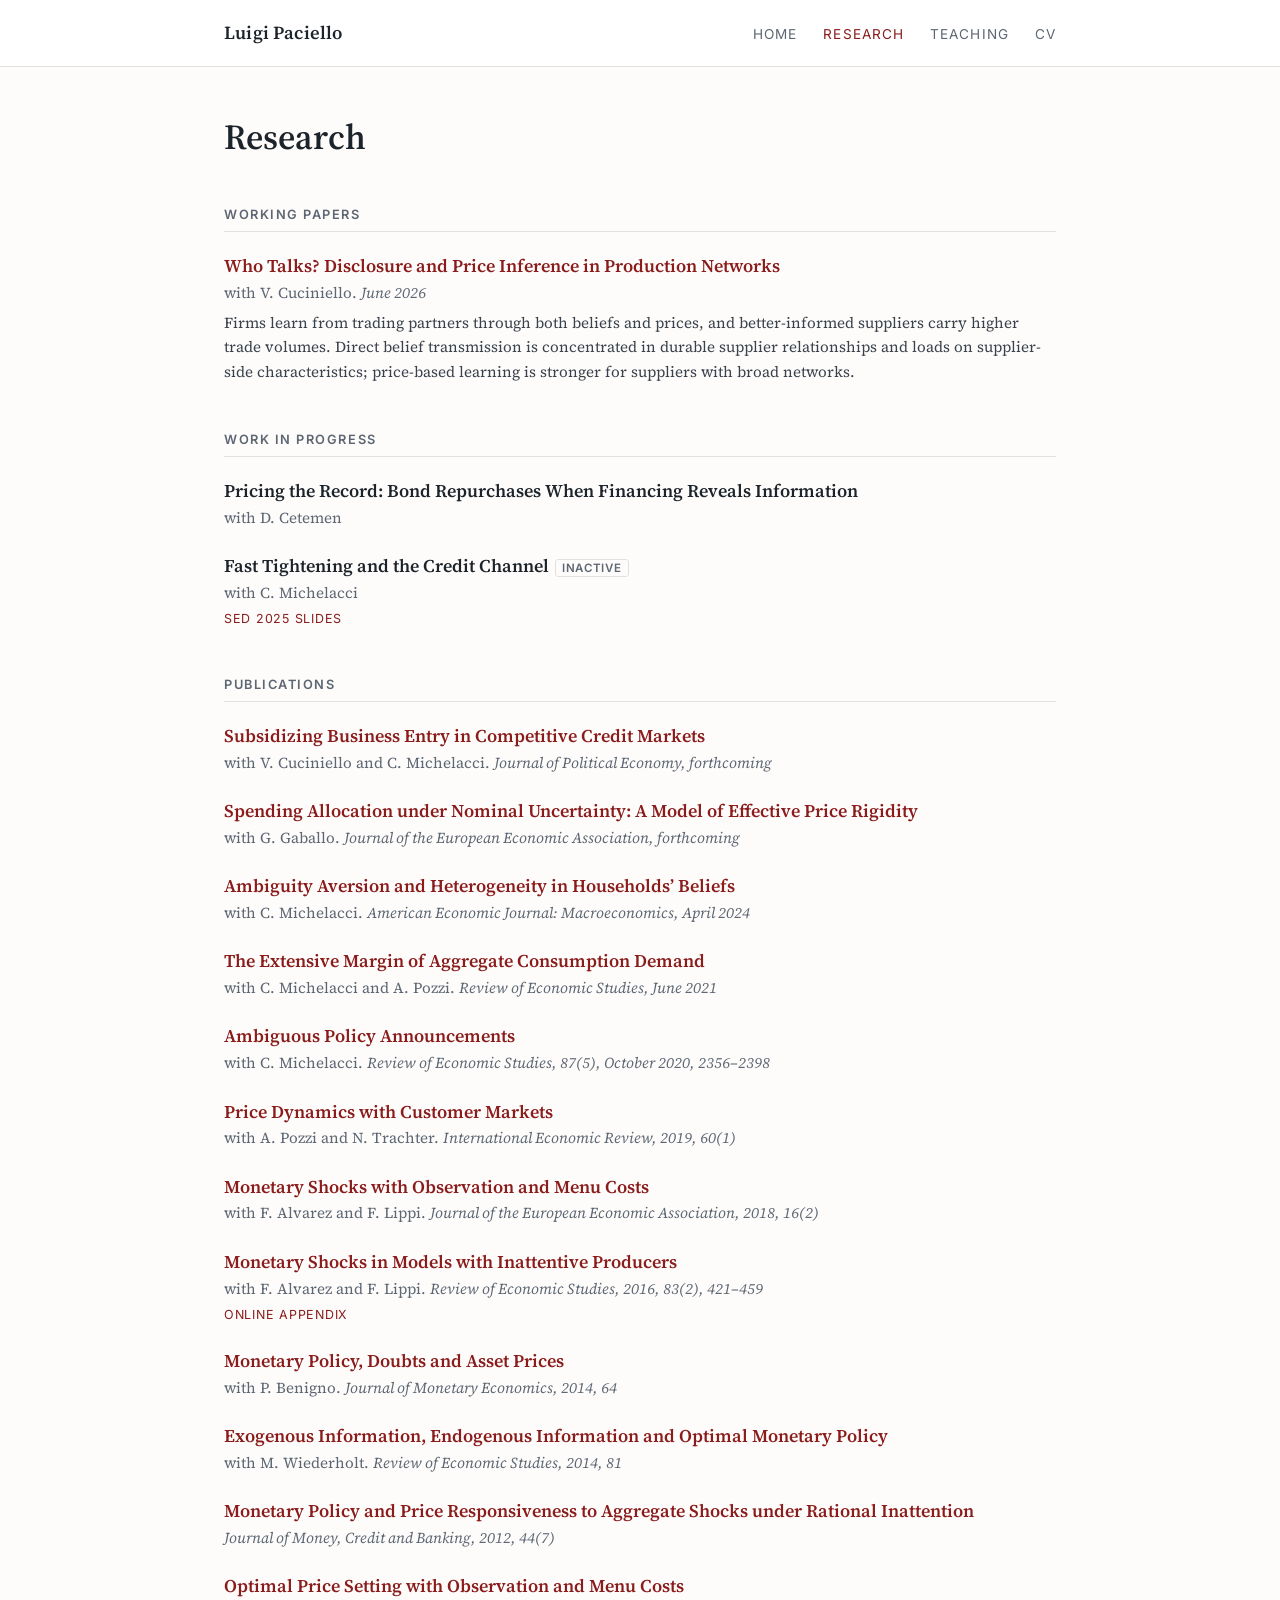
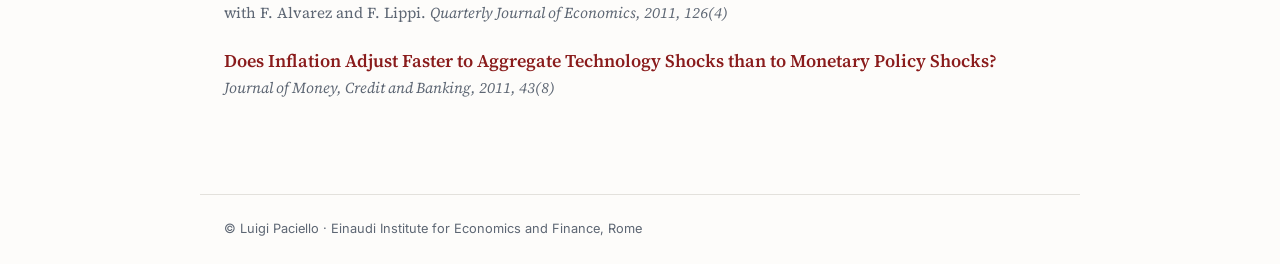
==== research.html @ 50d13ab7 "Add files via upload" ====
<!DOCTYPE html>
<html lang="en">
<head>
  <meta charset="utf-8">
  <meta name="viewport" content="width=device-width, initial-scale=1">
  <title>Research | Luigi Paciello</title>
  <meta name="description" content="Luigi Paciello, Professor of Economics, Einaudi Institute for Economics and Finance (EIEF)">
  <link rel="preconnect" href="https://fonts.googleapis.com">
  <link rel="preconnect" href="https://fonts.gstatic.com" crossorigin>
  <link href="https://fonts.googleapis.com/css2?family=Inter:wght@400;600&amp;family=Source+Serif+4:ital,wght@0,400;0,600;1,400&amp;display=swap" rel="stylesheet">
  <link rel="stylesheet" href="style.css">
</head>
<body>
<header class="site">
  <div class="inner">
    <a class="name" href="index.html">Luigi Paciello</a>
    <nav>
      <a href="index.html">Home</a>
      <a href="research.html" class="active">Research</a>
      <a href="teaching.html">Teaching</a>
      <a href="https://www.dropbox.com/scl/fi/4luq10jwbp1rijgjj7zpv/Luigi_Paciello_CV_2026.pdf?rlkey=z8feicmiia5gaegljynwj3c1j&amp;dl=0">CV</a>
    </nav>
  </div>
</header>
<main>
<h1>Research</h1>
<h2>Working papers</h2>
<ul class="papers">
  <li>
    <div class="title"><a href="https://www.dropbox.com/scl/fi/0gqn5smxxod3pfcigwy6o/version_revised.pdf?rlkey=8w72bfrg7re2gfssw2hla22ac&amp;dl=0">Who Talks? Disclosure and Price Inference in Production Networks</a></div>
    <div class="meta">with V. Cuciniello. <span class="venue">June 2026</span></div>
    <p class="abstract">Firms learn from trading partners through both beliefs and prices, and better-informed suppliers carry higher trade volumes. Direct belief transmission is concentrated in durable supplier relationships and loads on supplier-side characteristics; price-based learning is stronger for suppliers with broad networks.</p>
  </li>
</ul>
<h2>Work in progress</h2>
<ul class="papers">
  <li>
    <div class="title">Pricing the Record: Bond Repurchases When Financing Reveals Information</div>
    <div class="meta">with D. Cetemen</div>
  </li>
  <li>
    <div class="title">Fast Tightening and the Credit Channel<span class="status">inactive</span></div>
    <div class="meta">with C. Michelacci</div>
    <div class="tags"><a href="https://www.dropbox.com/scl/fi/kmnmolmlqojc8hya3o1j4/Presentation_V7_SED.pdf?rlkey=i22ua2hj60evxvtdp8ubfv2p2&amp;dl=0">SED 2025 slides</a></div>
  </li>
</ul>
<h2>Publications</h2>
<ul class="papers">
  <li>
    <div class="title"><a href="https://www.dropbox.com/scl/fi/bw7sfx2jnuaqtydp33je6/RevisionV14.pdf?rlkey=oj5mts0m9113qsh826gwdybqj&amp;dl=0">Subsidizing Business Entry in Competitive Credit Markets</a></div>
    <div class="meta">with V. Cuciniello and C. Michelacci. <span class="venue">Journal of Political Economy, forthcoming</span></div>
  </li>
  <li>
    <div class="title"><a href="https://www.dropbox.com/scl/fi/2nzjasglawkeyuu3x8c2m/Revision_JEEA.pdf?rlkey=5aeh8bsy8kq5ebzmkmvyq5oan&amp;dl=0">Spending Allocation under Nominal Uncertainty: A Model of Effective Price Rigidity</a></div>
    <div class="meta">with G. Gaballo. <span class="venue">Journal of the European Economic Association, forthcoming</span></div>
  </li>
  <li>
    <div class="title"><a href="https://www.dropbox.com/scl/fi/chzxc08saq3201mj59so9/Revision2V1.pdf?rlkey=y98ulwa23bgfe8ip4jrly7w36&amp;dl=0">Ambiguity Aversion and Heterogeneity in Households&rsquo; Beliefs</a></div>
    <div class="meta">with C. Michelacci. <span class="venue">American Economic Journal: Macroeconomics, April 2024</span></div>
  </li>
  <li>
    <div class="title"><a href="https://doi.org/10.1093/restud/rdab041">The Extensive Margin of Aggregate Consumption Demand</a></div>
    <div class="meta">with C. Michelacci and A. Pozzi. <span class="venue">Review of Economic Studies, June 2021</span></div>
  </li>
  <li>
    <div class="title"><a href="https://ideas.repec.org/p/eie/wpaper/1701.html">Ambiguous Policy Announcements</a></div>
    <div class="meta">with C. Michelacci. <span class="venue">Review of Economic Studies, 87(5), October 2020, 2356&ndash;2398</span></div>
  </li>
  <li>
    <div class="title"><a href="https://doi.org/10.1111/iere.12358">Price Dynamics with Customer Markets</a></div>
    <div class="meta">with A. Pozzi and N. Trachter. <span class="venue">International Economic Review, 2019, 60(1)</span></div>
  </li>
  <li>
    <div class="title"><a href="https://doi.org/10.1093/jeea/jvx013">Monetary Shocks with Observation and Menu Costs</a></div>
    <div class="meta">with F. Alvarez and F. Lippi. <span class="venue">Journal of the European Economic Association, 2018, 16(2)</span></div>
  </li>
  <li>
    <div class="title"><a href="https://doi.org/10.1093/restud/rdv050">Monetary Shocks in Models with Inattentive Producers</a></div>
    <div class="meta">with F. Alvarez and F. Lippi. <span class="venue">Review of Economic Studies, 2016, 83(2), 421&ndash;459</span></div>
    <div class="tags"><a href="https://academic.oup.com/restud/article/83/2/421/2461283#supplementary-data">Online appendix</a></div>
  </li>
  <li>
    <div class="title"><a href="http://www.eief.it/files/2014/04/benigno_paciello_jme_022014.pdf">Monetary Policy, Doubts and Asset Prices</a></div>
    <div class="meta">with P. Benigno. <span class="venue">Journal of Monetary Economics, 2014, 64</span></div>
  </li>
  <li>
    <div class="title"><a href="https://doi.org/10.1093/restud/rdt024">Exogenous Information, Endogenous Information and Optimal Monetary Policy</a></div>
    <div class="meta">with M. Wiederholt. <span class="venue">Review of Economic Studies, 2014, 81</span></div>
  </li>
  <li>
    <div class="title"><a href="https://doi.org/10.1111/j.1538-4616.2012.00536.x">Monetary Policy and Price Responsiveness to Aggregate Shocks under Rational Inattention</a></div>
    <div class="meta"><span class="venue">Journal of Money, Credit and Banking, 2012, 44(7)</span></div>
  </li>
  <li>
    <div class="title"><a href="https://doi.org/10.1093/qje/qjr043">Optimal Price Setting with Observation and Menu Costs</a></div>
    <div class="meta">with F. Alvarez and F. Lippi. <span class="venue">Quarterly Journal of Economics, 2011, 126(4)</span></div>
  </li>
  <li>
    <div class="title"><a href="https://doi.org/10.1111/j.1538-4616.2011.00462.x">Does Inflation Adjust Faster to Aggregate Technology Shocks than to Monetary Policy Shocks?</a></div>
    <div class="meta"><span class="venue">Journal of Money, Credit and Banking, 2011, 43(8)</span></div>
  </li>
</ul>
</main>
<footer>&copy; Luigi Paciello &middot; Einaudi Institute for Economics and Finance, Rome</footer>
</body>
</html>
---- style.css ----
:root {
  --ink: #1d232b;
  --muted: #5d6673;
  --rule: #e3e1dc;
  --accent: #8a1c1c;
  --bg: #fdfcfa;
  --serif: "Source Serif 4", Georgia, "Times New Roman", serif;
  --sans: "Inter", -apple-system, BlinkMacSystemFont, "Segoe UI", Helvetica, Arial, sans-serif;
}

* { box-sizing: border-box; }

html { -webkit-text-size-adjust: 100%; }

body {
  margin: 0;
  background: var(--bg);
  color: var(--ink);
  font-family: var(--serif);
  font-size: 18px;
  line-height: 1.6;
}

a { color: var(--accent); text-decoration: none; }
a:hover { text-decoration: underline; text-underline-offset: 3px; }

/* ---------- header / nav ---------- */
header.site {
  border-bottom: 1px solid var(--rule);
  background: #fff;
}
header.site .inner {
  max-width: 880px;
  margin: 0 auto;
  padding: 18px 24px;
  display: flex;
  align-items: baseline;
  justify-content: space-between;
  gap: 16px;
  flex-wrap: wrap;
}
header.site .name {
  font-size: 1.15rem;
  font-weight: 600;
  color: var(--ink);
  letter-spacing: .01em;
}
header.site nav a {
  font-family: var(--sans);
  font-size: .85rem;
  text-transform: uppercase;
  letter-spacing: .08em;
  color: var(--muted);
  margin-left: 22px;
}
header.site nav a:first-child { margin-left: 0; }
header.site nav a.active,
header.site nav a:hover { color: var(--accent); text-decoration: none; }

/* ---------- layout ---------- */
main {
  max-width: 880px;
  margin: 0 auto;
  padding: 48px 24px 72px;
}

h1, h2, h3 { font-weight: 600; line-height: 1.25; }
h1 { font-size: 2.2rem; margin: 0 0 .3em; }
h2 {
  font-family: var(--sans);
  font-size: .8rem;
  text-transform: uppercase;
  letter-spacing: .12em;
  color: var(--muted);
  border-bottom: 1px solid var(--rule);
  padding-bottom: 8px;
  margin: 48px 0 20px;
}
h3 { font-size: 1.15rem; margin: 32px 0 8px; }

/* ---------- home ---------- */
.hero {
  display: grid;
  grid-template-columns: 1fr 220px;
  gap: 48px;
  align-items: start;
}
.hero img {
  width: 220px;
  border-radius: 4px;
  display: block;
}
.roles {
  list-style: none;
  padding: 0;
  margin: 0 0 24px;
  color: var(--muted);
  font-size: 1rem;
}
.roles li { margin: 2px 0; }
.roles .main { color: var(--ink); font-size: 1.1rem; }
.bio { margin: 0 0 24px; }

.links {
  font-family: var(--sans);
  font-size: .9rem;
  display: flex;
  flex-wrap: wrap;
  gap: 8px 10px;
  margin: 0 0 20px;
}
.links a {
  border: 1px solid var(--rule);
  border-radius: 3px;
  padding: 4px 12px;
  background: #fff;
}
.links a:hover { border-color: var(--accent); text-decoration: none; }
.contact { font-family: var(--sans); font-size: .9rem; color: var(--muted); }

/* ---------- papers ---------- */
.papers { list-style: none; padding: 0; margin: 0; }
.papers li { margin: 0 0 22px; }
.papers .title { font-weight: 600; }
.papers .meta { color: var(--muted); font-size: .95rem; }
.papers .venue { font-style: italic; }
.papers .abstract { font-size: .95rem; margin: 6px 0 0; color: #39414c; }
.papers .tags {
  font-family: var(--sans);
  font-size: .78rem;
  margin-top: 4px;
}
.papers .tags a { margin-right: 14px; text-transform: uppercase; letter-spacing: .06em; }
.status {
  font-family: var(--sans);
  font-size: .72rem;
  text-transform: uppercase;
  letter-spacing: .06em;
  color: var(--muted);
  border: 1px solid var(--rule);
  border-radius: 3px;
  padding: 1px 6px;
  margin-left: 6px;
  white-space: nowrap;
}

/* ---------- teaching ---------- */
table.hw { border-collapse: collapse; width: 100%; font-size: .95rem; }
table.hw th, table.hw td {
  text-align: left;
  padding: 8px 10px;
  border-bottom: 1px solid var(--rule);
  vertical-align: top;
}
table.hw th {
  font-family: var(--sans);
  font-size: .75rem;
  text-transform: uppercase;
  letter-spacing: .08em;
  color: var(--muted);
  font-weight: 600;
}
table.hw td a { margin-right: 12px; }
.course-sub { color: var(--muted); margin-top: -4px; }

footer {
  max-width: 880px;
  margin: 0 auto;
  padding: 24px;
  border-top: 1px solid var(--rule);
  font-family: var(--sans);
  font-size: .8rem;
  color: var(--muted);
}

@media (max-width: 680px) {
  body { font-size: 17px; }
  .hero { grid-template-columns: 1fr; gap: 24px; }
  .hero img { width: 160px; order: -1; }
  h1 { font-size: 1.8rem; }
  header.site nav a { margin-left: 14px; }
  main { padding-top: 32px; }
}
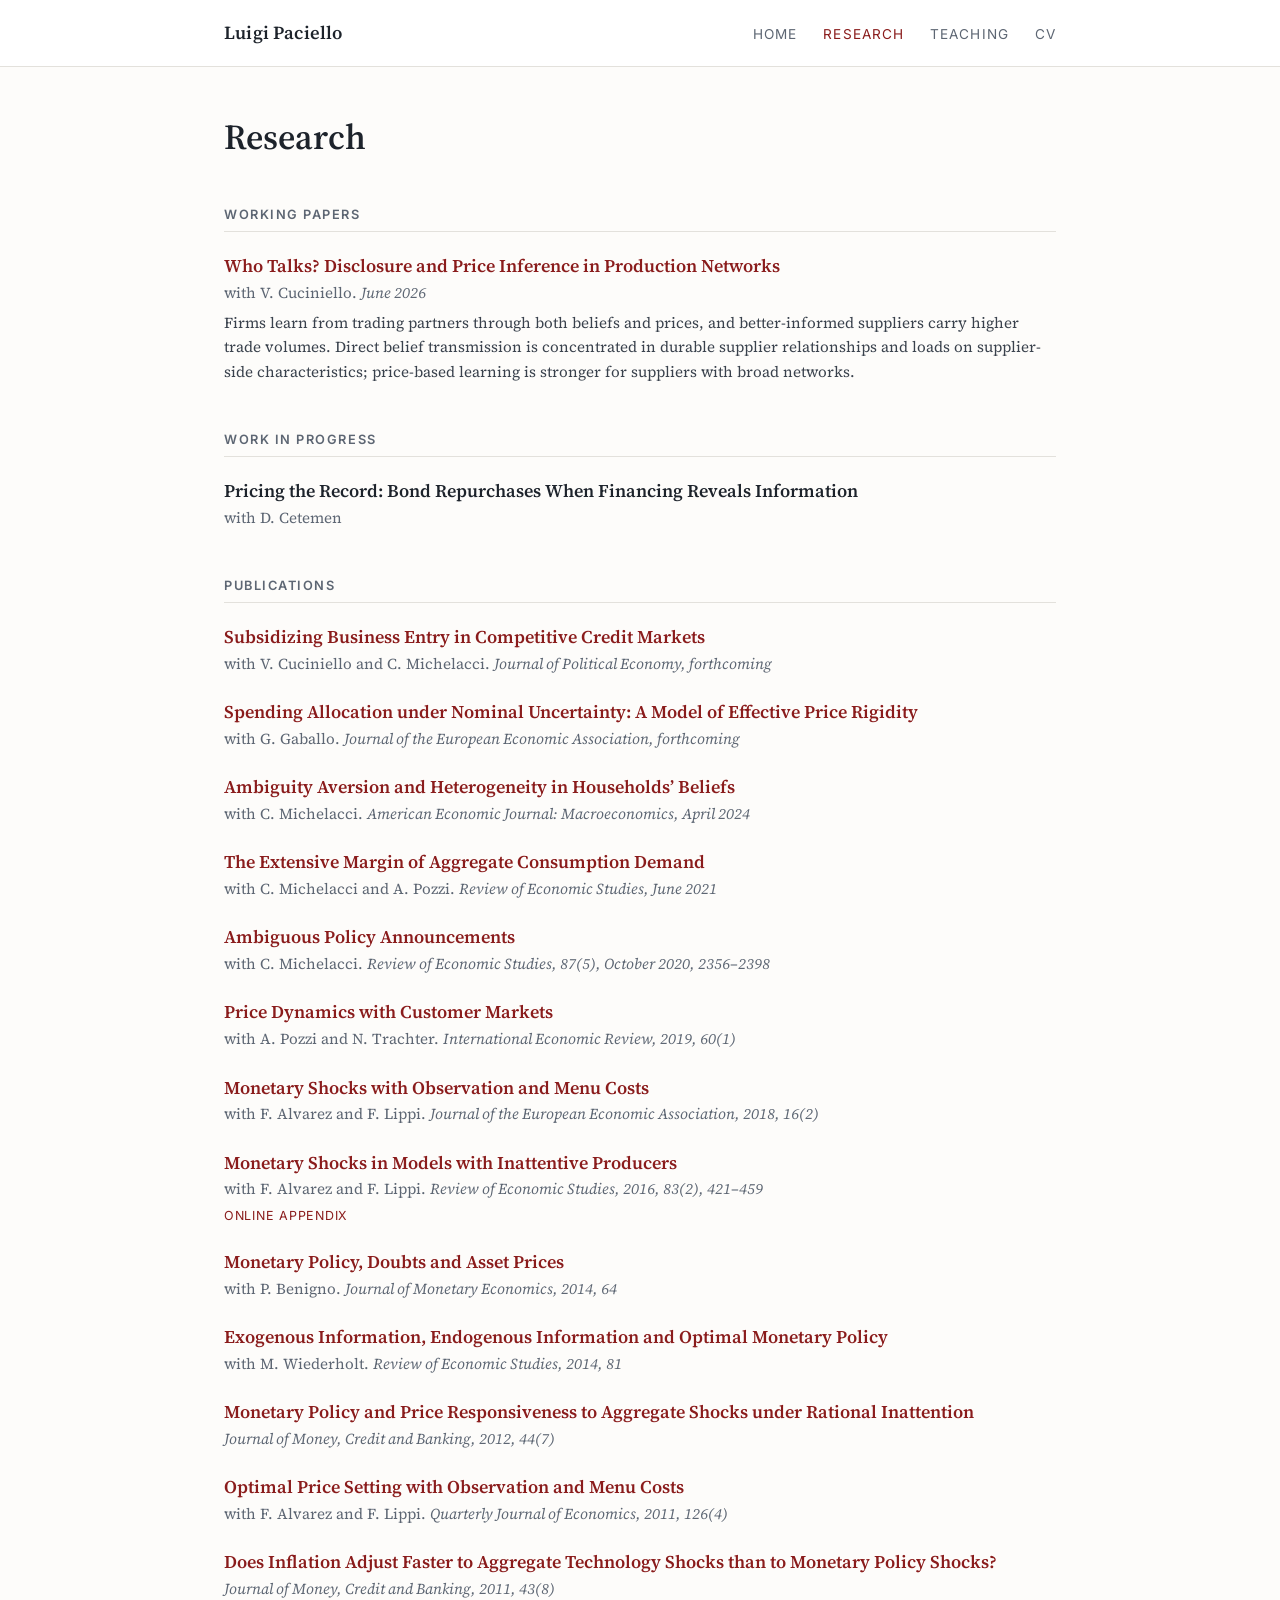
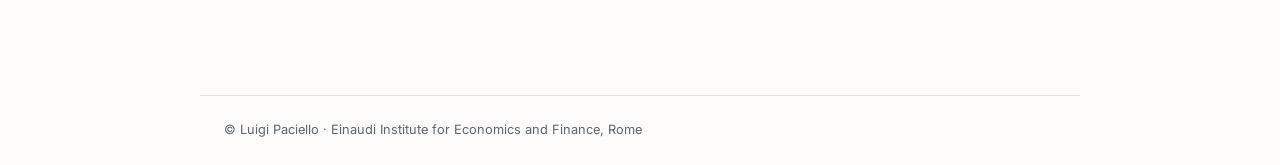
==== commit e4c4e8cd: "Remove inactive project from research page Co-Authored-By: Claude Opus 5.5 <noreply@anthropic.com> C" ====
--- a/research.html
+++ b/research.html
@@ -38,11 +38,6 @@
     <div class="title">Pricing the Record: Bond Repurchases When Financing Reveals Information</div>
     <div class="meta">with D. Cetemen</div>
   </li>
-  <li>
-    <div class="title">Fast Tightening and the Credit Channel<span class="status">inactive</span></div>
-    <div class="meta">with C. Michelacci</div>
-    <div class="tags"><a href="https://www.dropbox.com/scl/fi/kmnmolmlqojc8hya3o1j4/Presentation_V7_SED.pdf?rlkey=i22ua2hj60evxvtdp8ubfv2p2&amp;dl=0">SED 2025 slides</a></div>
-  </li>
 </ul>
 <h2>Publications</h2>
 <ul class="papers">
@@ -63,7 +58,7 @@
     <div class="meta">with C. Michelacci and A. Pozzi. <span class="venue">Review of Economic Studies, June 2021</span></div>
   </li>
   <li>
-    <div class="title"><a href="https://ideas.repec.org/p/eie/wpaper/1701.html">Ambiguous Policy Announcements</a></div>
+    <div class="title"><a href="https://doi.org/10.1093/restud/rdz062">Ambiguous Policy Announcements</a></div>
     <div class="meta">with C. Michelacci. <span class="venue">Review of Economic Studies, 87(5), October 2020, 2356&ndash;2398</span></div>
   </li>
   <li>
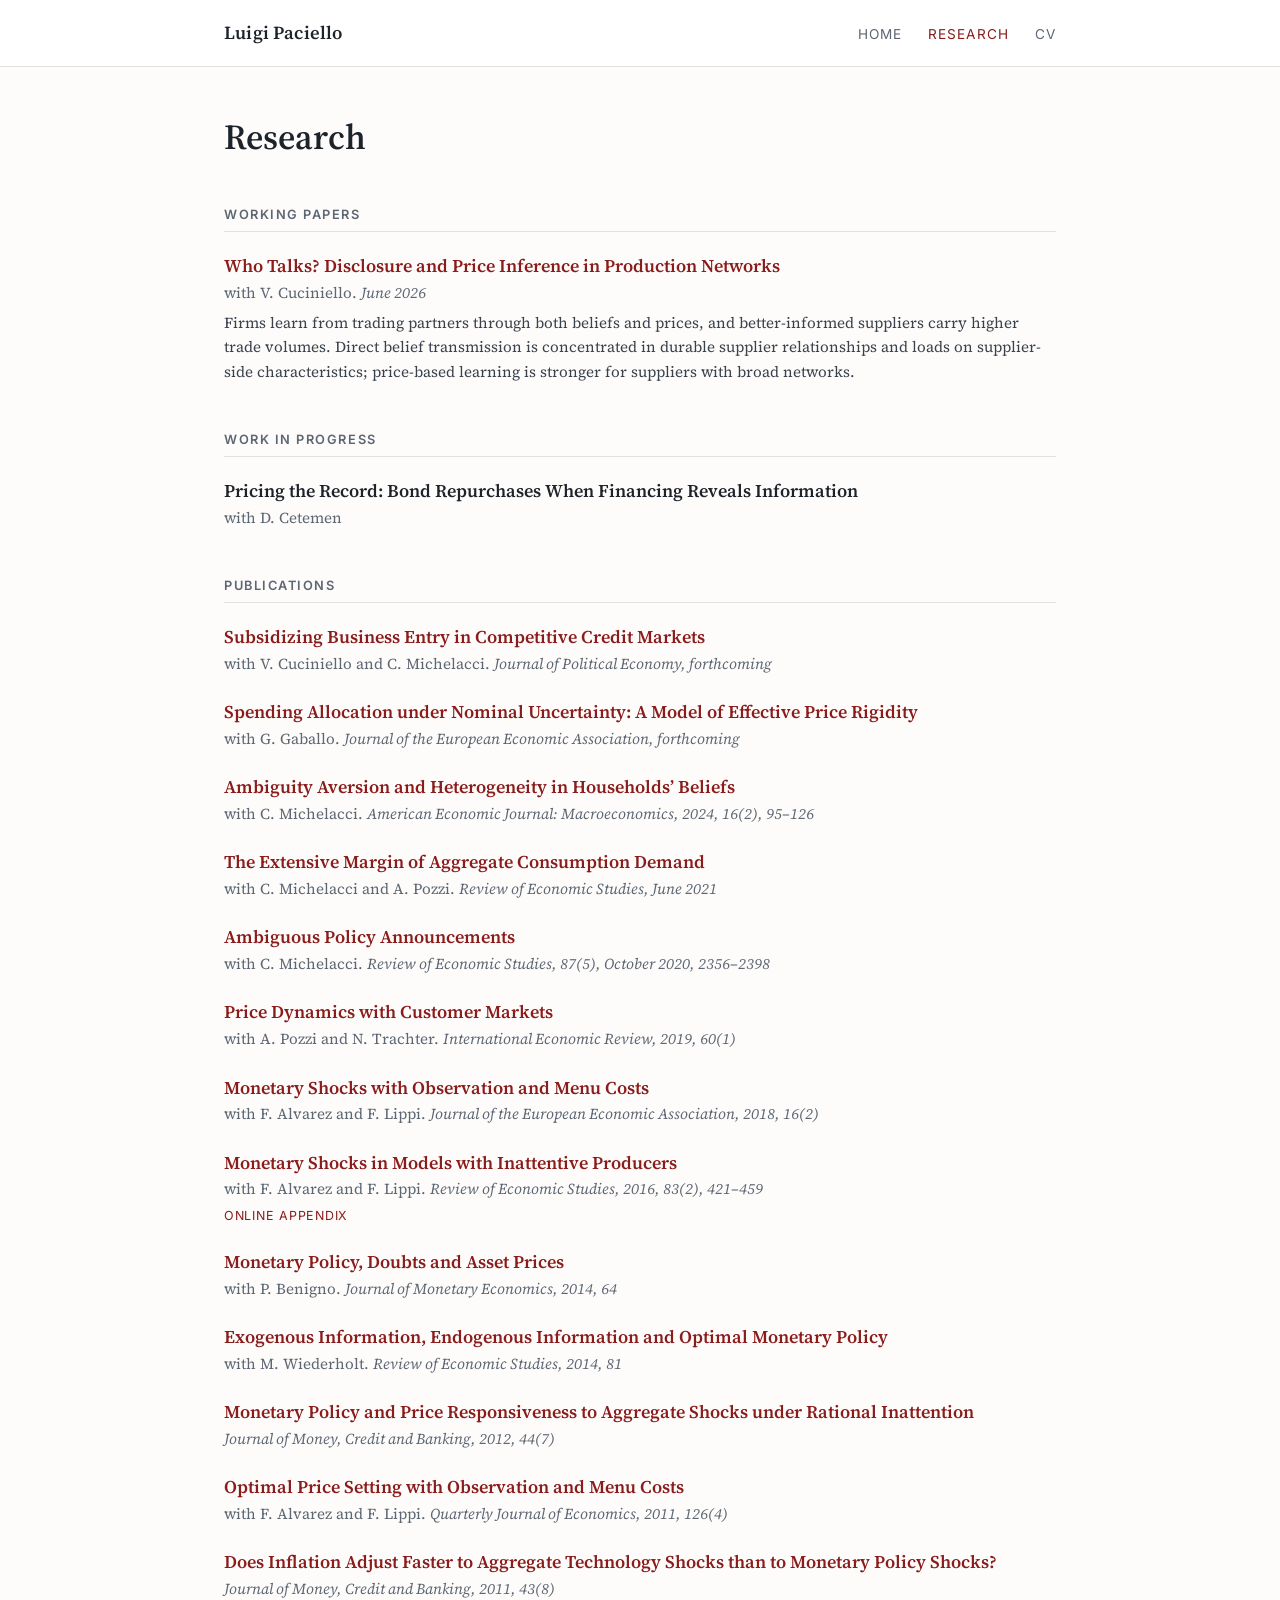
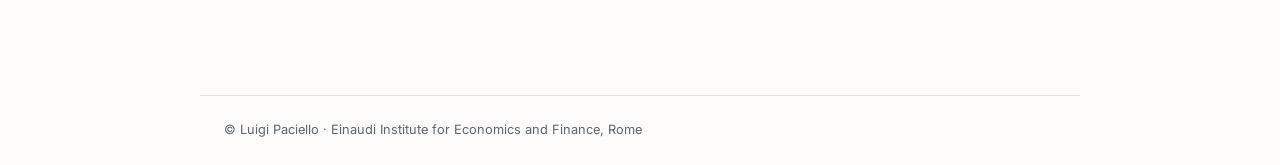
==== commit 3015f83f: "Hide teaching page from navigation; DOI links for JME and AEJ:Macro papers Co-Authored-By: Claude Op" ====
--- a/research.html
+++ b/research.html
@@ -17,7 +17,6 @@
     <nav>
       <a href="index.html">Home</a>
       <a href="research.html" class="active">Research</a>
-      <a href="teaching.html">Teaching</a>
       <a href="https://www.dropbox.com/scl/fi/4luq10jwbp1rijgjj7zpv/Luigi_Paciello_CV_2026.pdf?rlkey=z8feicmiia5gaegljynwj3c1j&amp;dl=0">CV</a>
     </nav>
   </div>
@@ -50,8 +49,8 @@
     <div class="meta">with G. Gaballo. <span class="venue">Journal of the European Economic Association, forthcoming</span></div>
   </li>
   <li>
-    <div class="title"><a href="https://www.dropbox.com/scl/fi/chzxc08saq3201mj59so9/Revision2V1.pdf?rlkey=y98ulwa23bgfe8ip4jrly7w36&amp;dl=0">Ambiguity Aversion and Heterogeneity in Households&rsquo; Beliefs</a></div>
-    <div class="meta">with C. Michelacci. <span class="venue">American Economic Journal: Macroeconomics, April 2024</span></div>
+    <div class="title"><a href="https://doi.org/10.1257/mac.20200141">Ambiguity Aversion and Heterogeneity in Households&rsquo; Beliefs</a></div>
+    <div class="meta">with C. Michelacci. <span class="venue">American Economic Journal: Macroeconomics, 2024, 16(2), 95&ndash;126</span></div>
   </li>
   <li>
     <div class="title"><a href="https://doi.org/10.1093/restud/rdab041">The Extensive Margin of Aggregate Consumption Demand</a></div>
@@ -75,7 +74,7 @@
     <div class="tags"><a href="https://academic.oup.com/restud/article/83/2/421/2461283#supplementary-data">Online appendix</a></div>
   </li>
   <li>
-    <div class="title"><a href="http://www.eief.it/files/2014/04/benigno_paciello_jme_022014.pdf">Monetary Policy, Doubts and Asset Prices</a></div>
+    <div class="title"><a href="https://doi.org/10.1016/j.jmoneco.2014.02.004">Monetary Policy, Doubts and Asset Prices</a></div>
     <div class="meta">with P. Benigno. <span class="venue">Journal of Monetary Economics, 2014, 64</span></div>
   </li>
   <li>
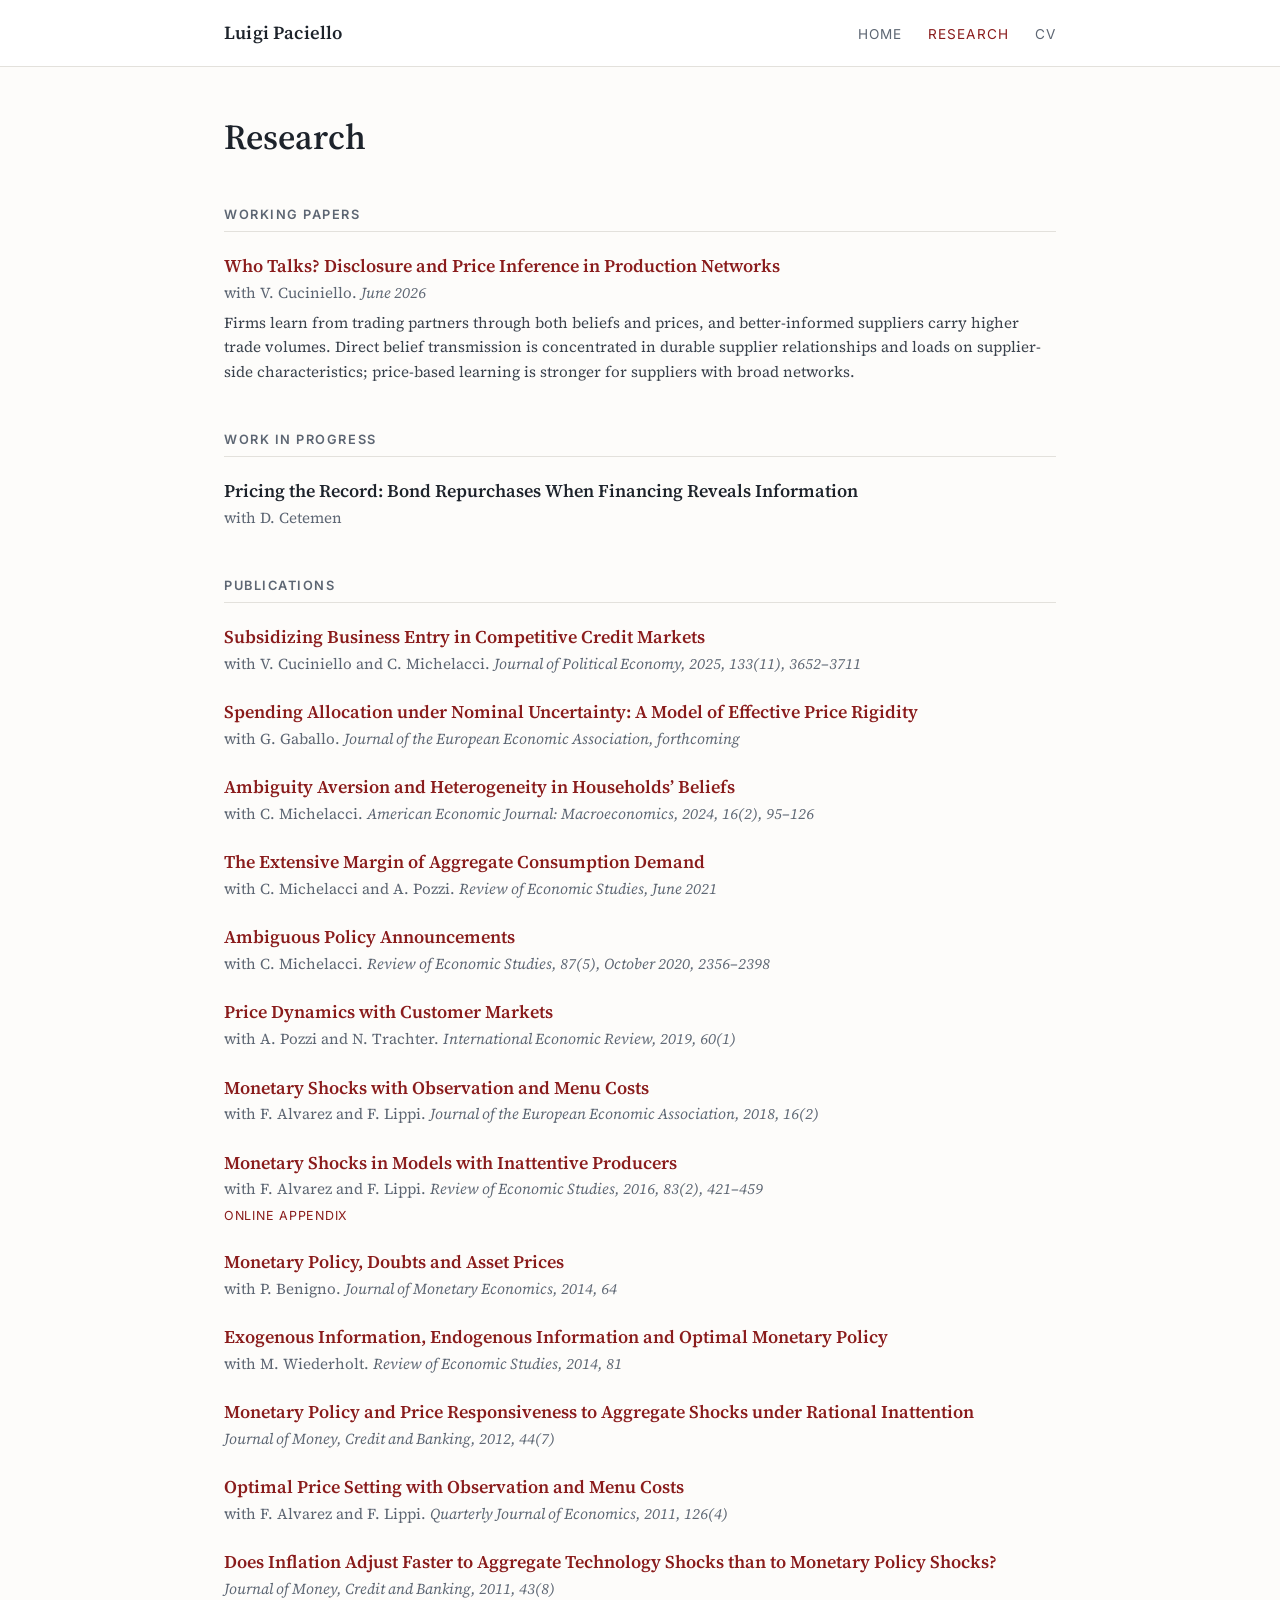
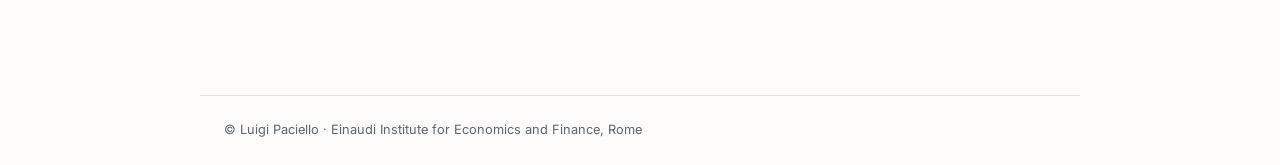
==== commit a921cc60: "JPE paper: published citation and DOI Co-Authored-By: Claude Opus 5.5 <noreply@anthropic.com> Claude" ====
--- a/research.html
+++ b/research.html
@@ -41,8 +41,8 @@
 <h2>Publications</h2>
 <ul class="papers">
   <li>
-    <div class="title"><a href="https://www.dropbox.com/scl/fi/bw7sfx2jnuaqtydp33je6/RevisionV14.pdf?rlkey=oj5mts0m9113qsh826gwdybqj&amp;dl=0">Subsidizing Business Entry in Competitive Credit Markets</a></div>
-    <div class="meta">with V. Cuciniello and C. Michelacci. <span class="venue">Journal of Political Economy, forthcoming</span></div>
+    <div class="title"><a href="https://doi.org/10.1086/737231">Subsidizing Business Entry in Competitive Credit Markets</a></div>
+    <div class="meta">with V. Cuciniello and C. Michelacci. <span class="venue">Journal of Political Economy, 2025, 133(11), 3652&ndash;3711</span></div>
   </li>
   <li>
     <div class="title"><a href="https://www.dropbox.com/scl/fi/2nzjasglawkeyuu3x8c2m/Revision_JEEA.pdf?rlkey=5aeh8bsy8kq5ebzmkmvyq5oan&amp;dl=0">Spending Allocation under Nominal Uncertainty: A Model of Effective Price Rigidity</a></div>
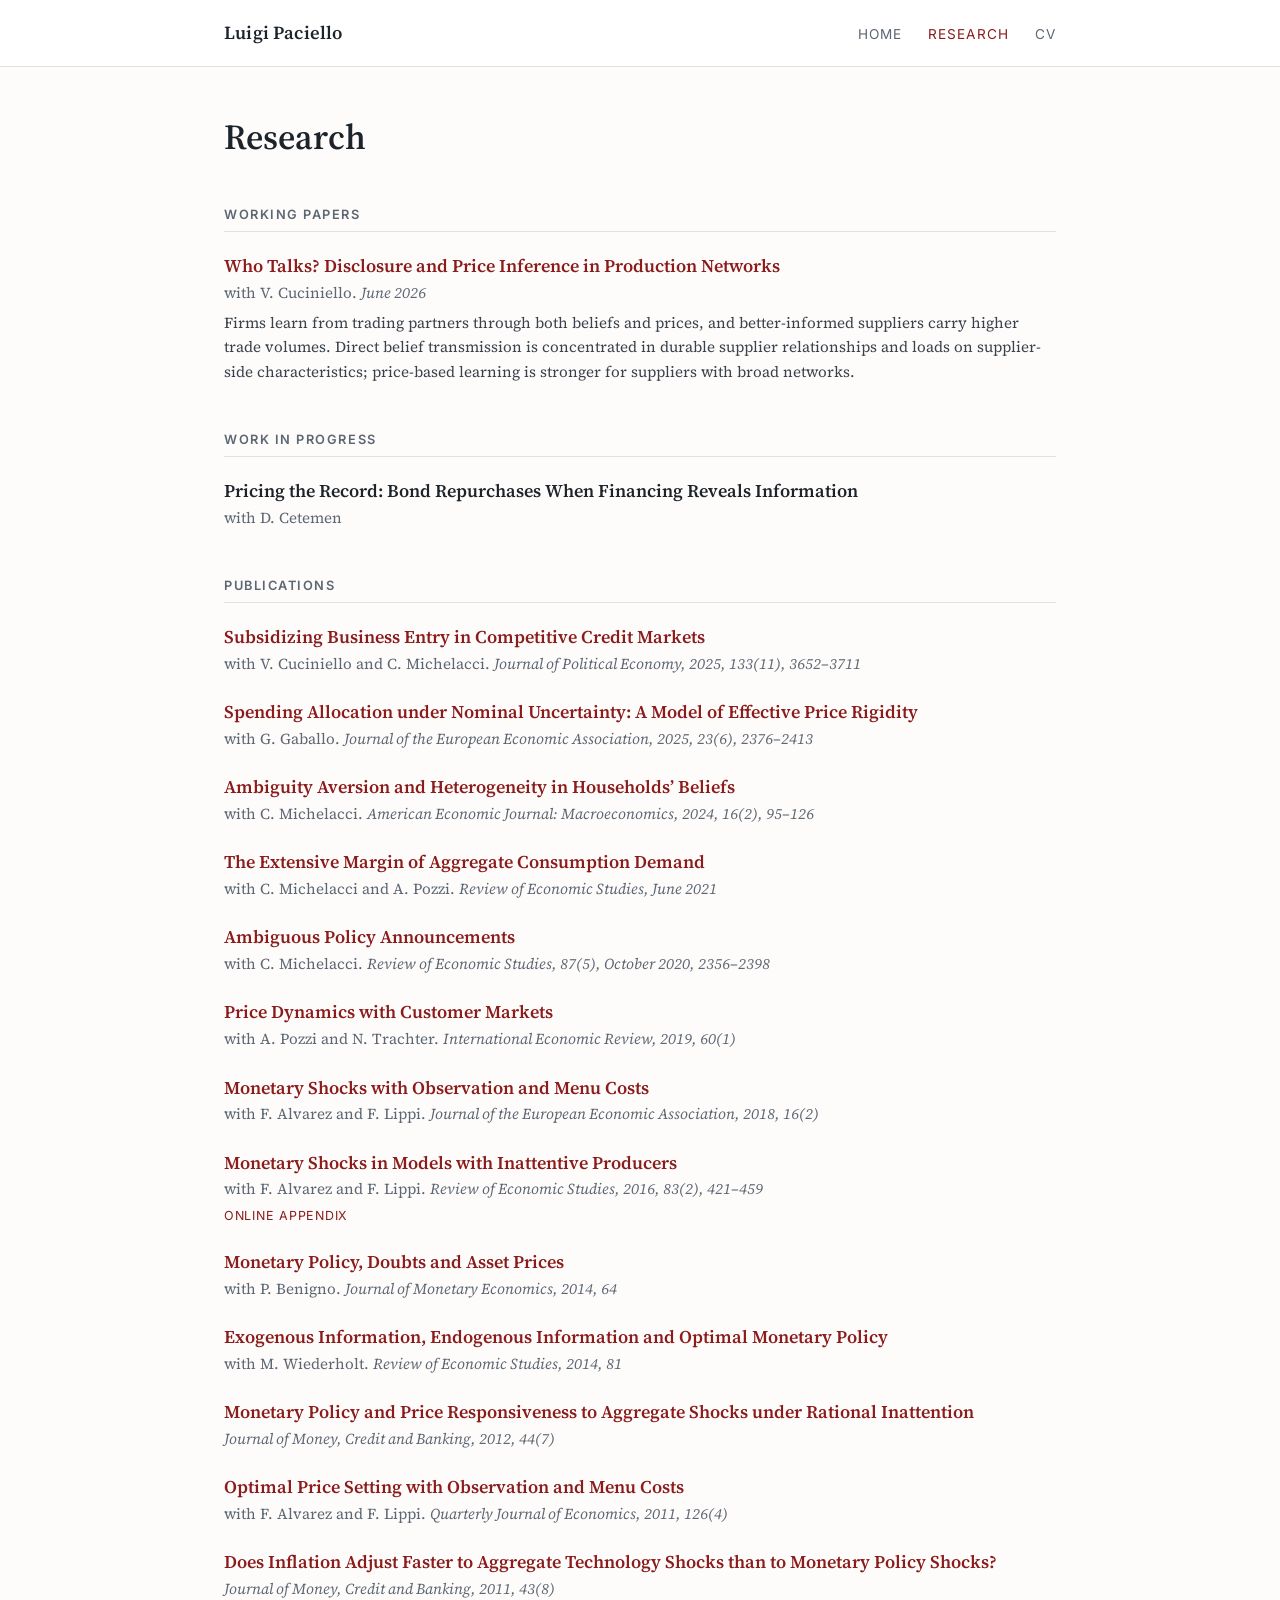
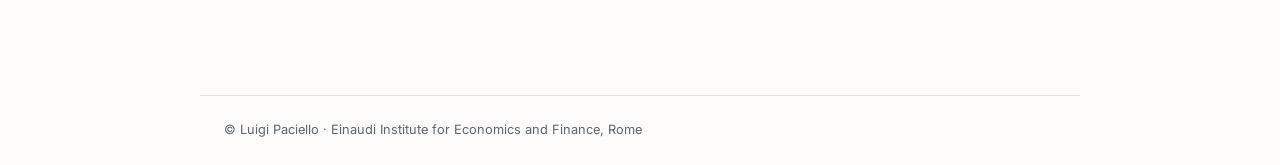
==== commit bde80290: "JEEA paper: published citation and DOI Co-Authored-By: Claude Opus 5.5 <noreply@anthropic.com> Claud" ====
--- a/research.html
+++ b/research.html
@@ -45,8 +45,8 @@
     <div class="meta">with V. Cuciniello and C. Michelacci. <span class="venue">Journal of Political Economy, 2025, 133(11), 3652&ndash;3711</span></div>
   </li>
   <li>
-    <div class="title"><a href="https://www.dropbox.com/scl/fi/2nzjasglawkeyuu3x8c2m/Revision_JEEA.pdf?rlkey=5aeh8bsy8kq5ebzmkmvyq5oan&amp;dl=0">Spending Allocation under Nominal Uncertainty: A Model of Effective Price Rigidity</a></div>
-    <div class="meta">with G. Gaballo. <span class="venue">Journal of the European Economic Association, forthcoming</span></div>
+    <div class="title"><a href="https://doi.org/10.1093/jeea/jvaf024">Spending Allocation under Nominal Uncertainty: A Model of Effective Price Rigidity</a></div>
+    <div class="meta">with G. Gaballo. <span class="venue">Journal of the European Economic Association, 2025, 23(6), 2376&ndash;2413</span></div>
   </li>
   <li>
     <div class="title"><a href="https://doi.org/10.1257/mac.20200141">Ambiguity Aversion and Heterogeneity in Households&rsquo; Beliefs</a></div>
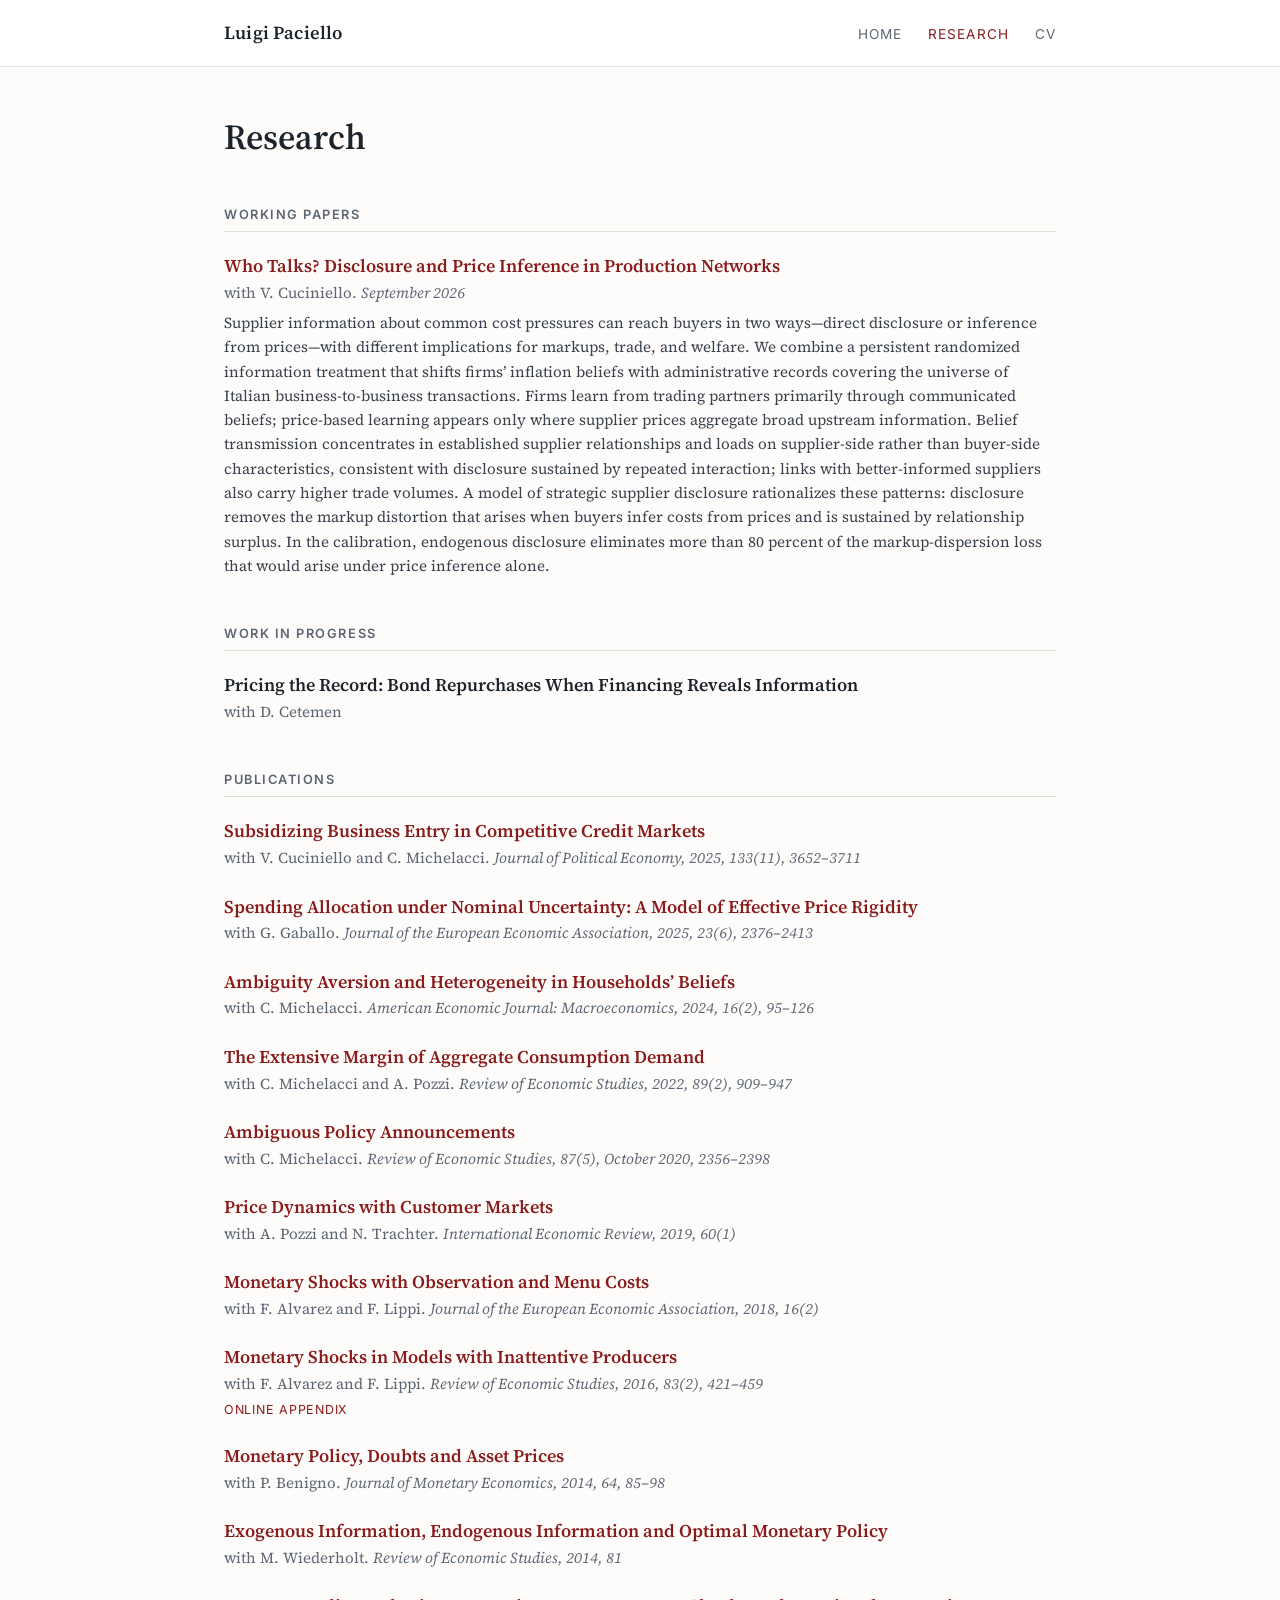
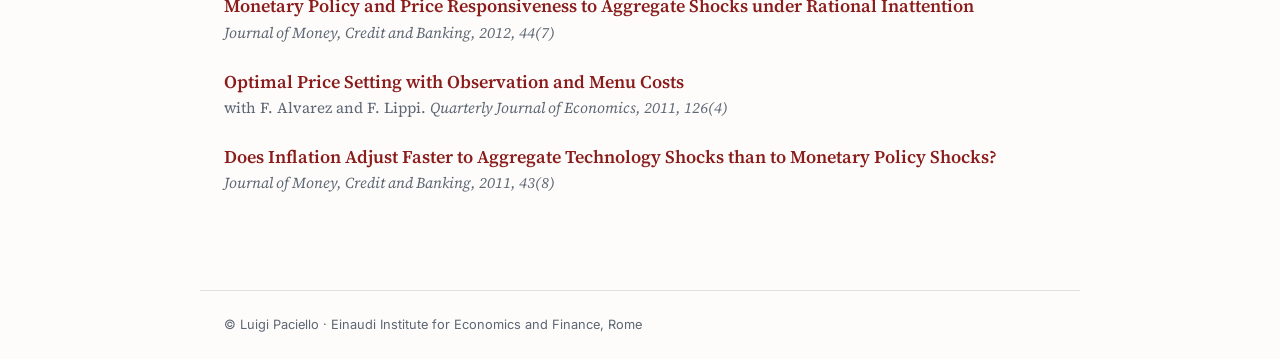
==== commit 58579089: "Host CV and Who Talks PDF on the site; update abstract and citations Co-Authored-By: Claude Opus 5.5" ====
--- a/research.html
+++ b/research.html
@@ -17,7 +17,7 @@
     <nav>
       <a href="index.html">Home</a>
       <a href="research.html" class="active">Research</a>
-      <a href="https://www.dropbox.com/scl/fi/4luq10jwbp1rijgjj7zpv/Luigi_Paciello_CV_2026.pdf?rlkey=z8feicmiia5gaegljynwj3c1j&amp;dl=0">CV</a>
+      <a href="paciello_cv.pdf">CV</a>
     </nav>
   </div>
 </header>
@@ -26,9 +26,9 @@
 <h2>Working papers</h2>
 <ul class="papers">
   <li>
-    <div class="title"><a href="https://www.dropbox.com/scl/fi/0gqn5smxxod3pfcigwy6o/version_revised.pdf?rlkey=8w72bfrg7re2gfssw2hla22ac&amp;dl=0">Who Talks? Disclosure and Price Inference in Production Networks</a></div>
-    <div class="meta">with V. Cuciniello. <span class="venue">June 2026</span></div>
-    <p class="abstract">Firms learn from trading partners through both beliefs and prices, and better-informed suppliers carry higher trade volumes. Direct belief transmission is concentrated in durable supplier relationships and loads on supplier-side characteristics; price-based learning is stronger for suppliers with broad networks.</p>
+    <div class="title"><a href="papers/cuciniello_paciello_who_talks.pdf">Who Talks? Disclosure and Price Inference in Production Networks</a></div>
+    <div class="meta">with V. Cuciniello. <span class="venue">September 2026</span></div>
+    <p class="abstract">Supplier information about common cost pressures can reach buyers in two ways&mdash;direct disclosure or inference from prices&mdash;with different implications for markups, trade, and welfare. We combine a persistent randomized information treatment that shifts firms&rsquo; inflation beliefs with administrative records covering the universe of Italian business-to-business transactions. Firms learn from trading partners primarily through communicated beliefs; price-based learning appears only where supplier prices aggregate broad upstream information. Belief transmission concentrates in established supplier relationships and loads on supplier-side rather than buyer-side characteristics, consistent with disclosure sustained by repeated interaction; links with better-informed suppliers also carry higher trade volumes. A model of strategic supplier disclosure rationalizes these patterns: disclosure removes the markup distortion that arises when buyers infer costs from prices and is sustained by relationship surplus. In the calibration, endogenous disclosure eliminates more than 80 percent of the markup-dispersion loss that would arise under price inference alone.</p>
   </li>
 </ul>
 <h2>Work in progress</h2>
@@ -54,7 +54,7 @@
   </li>
   <li>
     <div class="title"><a href="https://doi.org/10.1093/restud/rdab041">The Extensive Margin of Aggregate Consumption Demand</a></div>
-    <div class="meta">with C. Michelacci and A. Pozzi. <span class="venue">Review of Economic Studies, June 2021</span></div>
+    <div class="meta">with C. Michelacci and A. Pozzi. <span class="venue">Review of Economic Studies, 2022, 89(2), 909&ndash;947</span></div>
   </li>
   <li>
     <div class="title"><a href="https://doi.org/10.1093/restud/rdz062">Ambiguous Policy Announcements</a></div>
@@ -75,7 +75,7 @@
   </li>
   <li>
     <div class="title"><a href="https://doi.org/10.1016/j.jmoneco.2014.02.004">Monetary Policy, Doubts and Asset Prices</a></div>
-    <div class="meta">with P. Benigno. <span class="venue">Journal of Monetary Economics, 2014, 64</span></div>
+    <div class="meta">with P. Benigno. <span class="venue">Journal of Monetary Economics, 2014, 64, 85&ndash;98</span></div>
   </li>
   <li>
     <div class="title"><a href="https://doi.org/10.1093/restud/rdt024">Exogenous Information, Endogenous Information and Optimal Monetary Policy</a></div>
